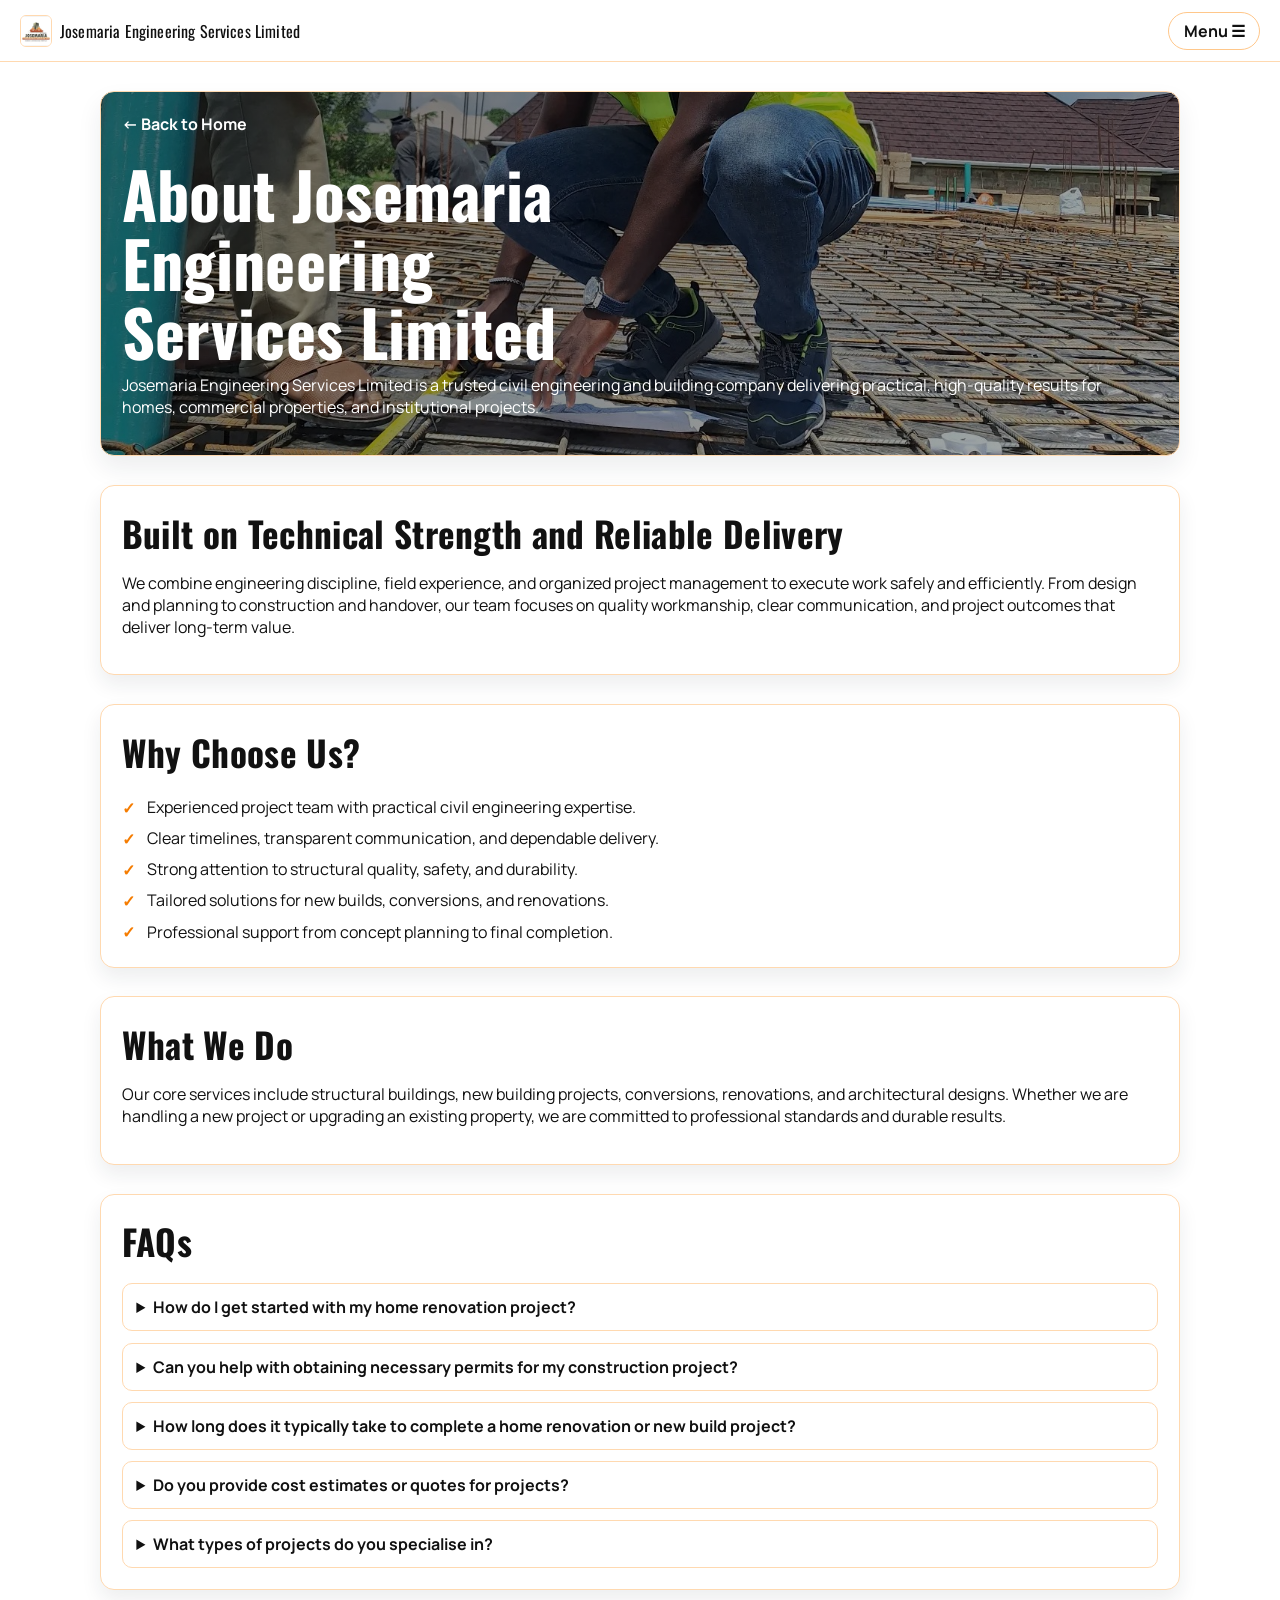
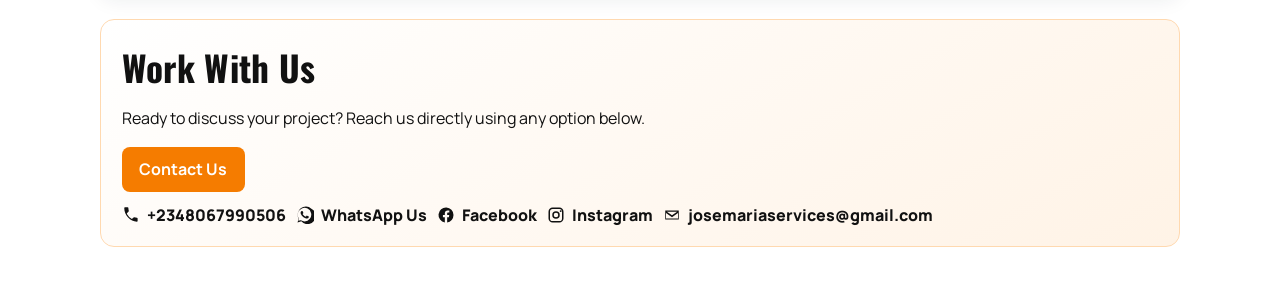
==== about.html @ 74c42b62 "Initial website build for Josemaria Engineering Services Limited" ====
<!doctype html>
<html lang="en">
  <head>
    <meta charset="UTF-8" />
    <meta name="viewport" content="width=device-width, initial-scale=1.0" />
    <title>About Us | Josemaria Engineering Services Limited</title>
    <meta
      name="description"
      content="Learn about Josemaria Engineering Services Limited, a trusted civil engineering company for structural buildings, new building projects, conversions, renovations, and architectural designs."
    />
    <link rel="preconnect" href="https://fonts.googleapis.com" />
    <link rel="preconnect" href="https://fonts.gstatic.com" crossorigin />
    <link
      href="https://fonts.googleapis.com/css2?family=Oswald:wght@400;500;700&family=Manrope:wght@400;500;700&display=swap"
      rel="stylesheet"
    />
    <link rel="stylesheet" href="styles.css" />
  </head>
  <body class="gallery-page about-page">
    <nav class="site-nav" aria-label="Primary navigation">
      <div class="nav-inner">
        <div class="nav-links">
          <details class="nav-menu">
            <summary class="nav-menu-btn" aria-label="Open menu">Menu &#9776;</summary>
            <div class="nav-menu-panel">
              <a href="index.html">Home</a>
              <a href="services.html">Services</a>
              <a href="career.html">Career</a>
              <a href="about.html">About Us</a>
              <a href="about.html#about-contact-panel">Contact</a>
            </div>
          </details>
        </div>
        <a class="nav-brand" href="index.html" aria-label="Josemaria Engineering Services Limited home">
          <img class="nav-logo" src="logo.png" alt="Josemaria Engineering Services Limited logo" />
          <span class="nav-company">Josemaria Engineering Services Limited</span>
        </a>
      </div>
    </nav>

    <main class="site-shell">
      <section class="about-hero-panel" aria-labelledby="about-title">
        <a class="back-link" href="index.html"><- Back to Home</a>
        <h1 id="about-title">About Josemaria Engineering Services Limited</h1>
        <p>
          Josemaria Engineering Services Limited is a trusted civil engineering and building company delivering
          practical, high-quality results for homes, commercial properties, and institutional projects.
        </p>
      </section>

      <section class="quote-section" aria-labelledby="about-overview-title">
        <h2 id="about-overview-title">Built on Technical Strength and Reliable Delivery</h2>
        <p>
          We combine engineering discipline, field experience, and organized project management to execute work safely
          and efficiently. From design and planning to construction and handover, our team focuses on quality
          workmanship, clear communication, and project outcomes that deliver long-term value.
        </p>
      </section>

      <section class="quote-section" aria-labelledby="about-why-title">
        <h2 id="about-why-title">Why Choose Us?</h2>
        <ul class="why-list">
          <li>Experienced project team with practical civil engineering expertise.</li>
          <li>Clear timelines, transparent communication, and dependable delivery.</li>
          <li>Strong attention to structural quality, safety, and durability.</li>
          <li>Tailored solutions for new builds, conversions, and renovations.</li>
          <li>Professional support from concept planning to final completion.</li>
        </ul>
      </section>

      <section class="quote-section" aria-labelledby="about-services-title">
        <h2 id="about-services-title">What We Do</h2>
        <p>
          Our core services include structural buildings, new building projects, conversions, renovations, and
          architectural designs. Whether we are handling a new project or upgrading an existing property, we are
          committed to professional standards and durable results.
        </p>
      </section>

      <section class="quote-section" aria-labelledby="faq-title">
        <h2 id="faq-title">FAQs</h2>

        <details class="faq-item">
          <summary>How do I get started with my home renovation project?</summary>
          <p>Contact us with your goals, budget, and timeline, and we will guide you through planning and next steps.</p>
        </details>

        <details class="faq-item">
          <summary>Can you help with obtaining necessary permits for my construction project?</summary>
          <p>Yes, we can guide and support the permit process to help ensure your project meets local requirements.</p>
        </details>

        <details class="faq-item">
          <summary>How long does it typically take to complete a home renovation or new build project?</summary>
          <p>Project duration depends on scope, but we provide a clear timeline after reviewing the full project details.</p>
        </details>

        <details class="faq-item">
          <summary>Do you provide cost estimates or quotes for projects?</summary>
          <p>Yes, we provide clear quotes based on your project scope, specifications, and site conditions.</p>
        </details>

        <details class="faq-item">
          <summary>What types of projects do you specialise in?</summary>
          <p>We specialize in structural buildings, new builds, conversions, renovations, and architectural design support.</p>
        </details>
      </section>

      <section class="contact about-contact-panel" id="about-contact-panel" aria-labelledby="about-contact-title">
        <h2 id="about-contact-title">Work With Us</h2>
        <p>Ready to discuss your project? Reach us directly using any option below.</p>
        <a class="cta" href="tel:+2348067990506">Contact Us</a>
        <div class="contact-options about-contact-options">
          <a class="contact-option-link" href="tel:+2348067990506">
            <svg class="contact-option-icon" viewBox="0 0 24 24" aria-hidden="true">
              <path d="M6.6 10.8a15.2 15.2 0 0 0 6.6 6.6l2.2-2.2a1 1 0 0 1 1-.24c1.08.36 2.22.54 3.42.54a1 1 0 0 1 1 1V20a1 1 0 0 1-1 1C11.3 21 3 12.7 3 2.8a1 1 0 0 1 1-1h3.5a1 1 0 0 1 1 1c0 1.2.18 2.34.54 3.42a1 1 0 0 1-.24 1l-2.2 2.58z"></path>
            </svg>
            +2348067990506
          </a>
          <a class="contact-option-link" href="https://wa.me/2348067990506" target="_blank" rel="noreferrer">
            <svg class="contact-option-icon" viewBox="0 0 24 24" aria-hidden="true">
              <path d="M20.5 3.5A11 11 0 0 0 3.56 17.06L2 22l5.06-1.52A11 11 0 1 0 20.5 3.5zm-8.95 17c-1.76 0-3.49-.47-5-1.36l-.36-.21-3 .9.9-2.93-.23-.38a9.01 9.01 0 1 1 7.69 3.98zm4.93-6.74c-.27-.14-1.57-.77-1.81-.86-.24-.09-.42-.14-.6.14s-.69.86-.85 1.04c-.16.18-.32.2-.6.07-.27-.14-1.13-.42-2.15-1.35-.8-.71-1.34-1.6-1.5-1.87-.16-.27-.02-.42.12-.56.13-.13.27-.32.4-.47.14-.16.18-.27.27-.45.09-.18.05-.34-.02-.47-.07-.14-.6-1.45-.83-1.98-.22-.54-.45-.46-.6-.47h-.51c-.18 0-.47.07-.72.34-.24.27-.95.93-.95 2.26s.98 2.62 1.11 2.81c.14.18 1.9 2.9 4.62 4.06.65.28 1.16.45 1.56.57.66.21 1.25.18 1.72.11.52-.08 1.57-.64 1.79-1.26.22-.63.22-1.16.16-1.27-.07-.11-.24-.18-.51-.32z"></path>
            </svg>
            WhatsApp Us
          </a>
          <a class="contact-option-link" href="https://www.facebook.com/josemariaservices" target="_blank" rel="noreferrer">
            <svg class="contact-option-icon" viewBox="0 0 24 24" aria-hidden="true">
              <path d="M22 12a10 10 0 1 0-11.56 9.88v-6.99H7.9V12h2.54V9.8c0-2.5 1.49-3.88 3.77-3.88 1.09 0 2.23.2 2.23.2v2.46h-1.26c-1.24 0-1.63.77-1.63 1.56V12h2.77l-.44 2.89h-2.33v6.99A10 10 0 0 0 22 12z"></path>
            </svg>
            Facebook
          </a>
          <a class="contact-option-link" href="https://www.instagram.com/_josemariaservices" target="_blank" rel="noreferrer">
            <svg class="contact-option-icon" viewBox="0 0 24 24" aria-hidden="true">
              <path d="M7.5 2h9A5.5 5.5 0 0 1 22 7.5v9a5.5 5.5 0 0 1-5.5 5.5h-9A5.5 5.5 0 0 1 2 16.5v-9A5.5 5.5 0 0 1 7.5 2zm0 2A3.5 3.5 0 0 0 4 7.5v9A3.5 3.5 0 0 0 7.5 20h9a3.5 3.5 0 0 0 3.5-3.5v-9A3.5 3.5 0 0 0 16.5 4h-9zm10.75 1.5a1.25 1.25 0 1 1 0 2.5 1.25 1.25 0 0 1 0-2.5zM12 7a5 5 0 1 1 0 10 5 5 0 0 1 0-10zm0 2a3 3 0 1 0 0 6 3 3 0 0 0 0-6z"></path>
            </svg>
            Instagram
          </a>
          <a class="contact-option-link" href="mailto:josemariaservices@gmail.com">
            <svg class="contact-option-icon" viewBox="0 0 24 24" aria-hidden="true">
              <path d="M3 6h18v12H3V6zm2.2 1.5L12 12.4l6.8-4.9H5.2zm14.8 9V9.2L12 14.9 4 9.2v7.3h16z"></path>
            </svg>
            josemariaservices@gmail.com
          </a>
        </div>
      </section>
    </main>
  </body>
</html>
---- styles.css ----
:root {
  --steel-900: #111111;
  --steel-800: #1b1b1b;
  --steel-700: #242424;
  --sand-100: #fff3e6;
  --sand-50: #ffffff;
  --accent: #f57c00;
  --accent-dark: #d86800;
  --text: #111111;
  --white: #ffffff;
}

* {
  box-sizing: border-box;
}

body {
  margin: 0;
  font-family: "Manrope", sans-serif;
  color: var(--text);
  background: #ffffff;
}

.site-nav {
  position: sticky;
  top: 0;
  z-index: 120;
  background: #ffffff;
  border-bottom: 1px solid #ffd9b0;
  padding: 0.72rem 1rem;
}

.nav-inner {
  width: min(1240px, 100%);
  margin: 0 auto;
  display: flex;
  flex-wrap: wrap;
  justify-content: space-between;
  align-items: center;
  gap: 0.8rem;
}

.nav-links {
  order: 2;
  margin-left: auto;
  position: relative;
}

.nav-menu {
  position: relative;
}

.nav-menu-btn {
  list-style: none;
  border: 1px solid #ffc78a;
  border-radius: 999px;
  padding: 0.45rem 0.9rem;
  font-weight: 700;
  color: #111111;
  background: #ffffff;
  cursor: pointer;
}

.nav-menu-btn:hover,
.nav-menu-btn:focus-visible {
  color: #d86800;
  border-color: #f57c00;
}

.nav-menu-btn::-webkit-details-marker {
  display: none;
}

.nav-menu-panel {
  position: absolute;
  right: 0;
  top: calc(100% + 0.45rem);
  min-width: 220px;
  background: #ffffff;
  border: 1px solid #ffd9b0;
  border-radius: 12px;
  box-shadow: 0 12px 24px rgba(17, 17, 17, 0.12);
  padding: 0.45rem;
}

.nav-menu-panel a {
  display: block;
  text-decoration: none;
  color: #111111;
  font-weight: 700;
  border-radius: 8px;
  padding: 0.5rem 0.6rem;
}

.nav-menu-panel a:hover,
.nav-menu-panel a:focus-visible {
  background: #fff3e6;
  color: #d86800;
}

.nav-brand {
  order: 1;
  margin-right: auto;
  display: inline-flex;
  align-items: center;
  gap: 0.5rem;
  text-decoration: none;
  color: #111111;
}

.nav-logo {
  width: 32px;
  height: 32px;
  border-radius: 6px;
  border: 1px solid #ffd9b0;
  object-fit: cover;
}

.nav-company {
  font-family: "Oswald", sans-serif;
  font-size: 1rem;
  letter-spacing: 0.01rem;
  line-height: 1;
}

.hero {
  background:
    linear-gradient(115deg, rgba(0, 0, 0, 0.62), rgba(0, 0, 0, 0.36)),
    url("header.png") center / cover no-repeat,
    linear-gradient(130deg, var(--steel-900), var(--steel-700));
  color: var(--white);
  padding: clamp(2rem, 5vw, 4.5rem) clamp(1rem, 4vw, 5rem);
  border-bottom: 6px solid var(--accent);
  animation: rise 700ms ease-out both;
}

.brand-bar {
  margin-bottom: 1rem;
}

.logo {
  width: clamp(88px, 12vw, 130px);
  height: auto;
  display: block;
  border-radius: 10px;
  border: 1px solid rgba(255, 255, 255, 0.25);
  background: rgba(255, 255, 255, 0.08);
}

.eyebrow {
  margin: 0;
  text-transform: uppercase;
  letter-spacing: 0.14rem;
  font-size: 0.76rem;
  color: #ffd9b0;
}

h1,
h2,
h3 {
  font-family: "Oswald", sans-serif;
  letter-spacing: 0.02rem;
  margin-top: 0;
}

h1 {
  margin: 0.65rem 0 0.9rem;
  font-size: clamp(2rem, 5vw, 4rem);
  line-height: 1.08;
  max-width: 14ch;
}

.hero-company {
  display: inline-flex;
  align-items: center;
  gap: 0.65rem;
  max-width: 100%;
}

.hero-company-logo {
  width: clamp(44px, 7vw, 64px);
  height: clamp(44px, 7vw, 64px);
  object-fit: cover;
  border-radius: 8px;
  border: 1px solid rgba(255, 217, 176, 0.7);
  flex: 0 0 auto;
}

.hero-company-text {
  display: inline-flex;
  flex-direction: column;
  line-height: 1;
  min-width: max-content;
}

.hero-company-main {
  font-size: clamp(2.2rem, 5.2vw, 4.2rem);
  line-height: 0.96;
  letter-spacing: 0.01rem;
}

.hero-company-sub {
  margin-top: 0.2rem;
  display: flex;
  justify-content: flex-start;
  gap: clamp(0.25rem, 0.8vw, 0.6rem);
  font-size: clamp(0.82rem, 1.7vw, 1.2rem);
  letter-spacing: 0.02rem;
  color: #ffffff;
}

.lead {
  margin: 0;
  max-width: 65ch;
  line-height: 1.7;
  color: #ffe9d1;
}

.cta {
  margin-top: 1.35rem;
  display: inline-block;
  text-decoration: none;
  color: var(--white);
  background: var(--accent);
  padding: 0.72rem 1.1rem;
  border-radius: 8px;
  font-weight: 700;
  transition: background-color 180ms ease, transform 180ms ease;
}

.cta:hover,
.cta:focus-visible {
  background: var(--accent-dark);
  transform: translateY(-2px);
}

.quote-hero {
  margin-top: 0.8rem;
  margin-left: 0.8rem;
  display: inline-block;
  text-decoration: none;
  color: #ffffff;
  background: #f57c00;
  padding: 0.72rem 1.1rem;
  border-radius: 8px;
  font-weight: 700;
  transition: background-color 180ms ease, transform 180ms ease;
}

.quote-hero:hover,
.quote-hero:focus-visible {
  background: #d86800;
  transform: translateY(-2px);
}

.appointment-hero {
  margin-top: 0.8rem;
  margin-left: 0.8rem;
  display: inline-block;
  text-decoration: none;
  color: #ffffff;
  background: #f57c00;
  padding: 0.72rem 1.1rem;
  border-radius: 8px;
  font-weight: 700;
  transition: background-color 180ms ease, transform 180ms ease;
}

.appointment-hero:hover,
.appointment-hero:focus-visible {
  background: #d86800;
  transform: translateY(-2px);
}

.about-hero {
  margin-top: 0.8rem;
  margin-left: 0.8rem;
  display: inline-block;
  text-decoration: none;
  color: #ffffff;
  background: #f57c00;
  padding: 0.72rem 1.1rem;
  border-radius: 8px;
  font-weight: 700;
  transition: background-color 180ms ease, transform 180ms ease;
}

.about-hero:hover,
.about-hero:focus-visible {
  background: #d86800;
  transform: translateY(-2px);
}

.whatsapp-hero {
  margin-top: 0.8rem;
  margin-left: 0.8rem;
  display: inline-block;
  text-decoration: none;
  color: #ffffff;
  border: 1px solid rgba(233, 255, 231, 0.5);
  padding: 0.72rem 1.1rem;
  border-radius: 8px;
  font-weight: 700;
  transition: background-color 180ms ease, border-color 180ms ease, transform 180ms ease;
}

.whatsapp-hero:hover,
.whatsapp-hero:focus-visible {
  background: #f57c00;
  border-color: #f57c00;
  transform: translateY(-2px);
}

.site-shell {
  width: min(1080px, calc(100% - 2rem));
  margin: 1.8rem auto 3.2rem;
}

section + section {
  margin-top: 1.8rem;
}

h2 {
  font-size: clamp(1.6rem, 3vw, 2.2rem);
  margin-bottom: 1rem;
}

.grid {
  display: grid;
  grid-template-columns: repeat(3, minmax(0, 1fr));
  gap: 1rem;
}

.card {
  background: var(--white);
  border: 1px solid #ffd9b0;
  border-radius: 14px;
  padding: 1.1rem;
  box-shadow: 0 10px 20px rgba(27, 39, 51, 0.08);
  animation: rise 700ms ease-out both;
}

.service-art {
  width: 74px;
  height: 74px;
  border-radius: 12px;
  background: linear-gradient(150deg, #fff3e6, #ffe4c5);
  border: 1px solid #ffc78a;
  display: grid;
  place-items: center;
  margin-bottom: 0.7rem;
}

.service-art svg {
  width: 54px;
  height: 54px;
  fill: none;
  stroke: #111111;
  stroke-width: 2.5;
  stroke-linecap: round;
  stroke-linejoin: round;
}

.card h3 {
  font-size: 1.3rem;
  margin-bottom: 0.5rem;
}

.card p {
  margin: 0;
  line-height: 1.65;
}

.gallery-cover {
  display: block;
  width: min(640px, 100%);
  text-align: left;
  border: 1px solid #ffd9b0;
  padding: 0;
  border-radius: 14px;
  overflow: hidden;
  background: var(--white);
  cursor: pointer;
  box-shadow: 0 10px 20px rgba(27, 39, 51, 0.08);
  transition: transform 180ms ease, box-shadow 180ms ease;
  text-decoration: none;
  color: inherit;
}

.gallery-cover:hover,
.gallery-cover:focus-visible {
  transform: translateY(-2px);
  box-shadow: 0 14px 28px rgba(27, 39, 51, 0.14);
}

.gallery-cover-image {
  width: 100%;
  aspect-ratio: 4 / 3;
  object-fit: cover;
  display: block;
}

.gallery-cover-body {
  padding: 0.9rem 1rem 1rem;
}

.gallery-cover-body h3 {
  margin: 0;
  font-size: 1.25rem;
}

.gallery-cover-body p {
  margin: 0.5rem 0 0;
  color: #333333;
}

.gallery-count {
  margin-top: 0.55rem;
  display: inline-block;
  font-weight: 700;
  color: #111111;
}

.gallery-empty {
  color: #333333;
}

.gallery-page-head h1 {
  margin-bottom: 0.35rem;
}

.gallery-page-head p {
  margin-top: 0;
}

.back-link {
  display: inline-block;
  margin-bottom: 0.85rem;
  text-decoration: none;
  color: #111111;
  font-weight: 700;
}

.about-page .back-link {
  color: #ffffff;
}

.back-link:hover,
.back-link:focus-visible {
  text-decoration: underline;
}

.gallery-grid {
  display: grid;
  grid-template-columns: repeat(2, minmax(0, 1fr));
  gap: 1rem;
}

.project-card {
  background: var(--white);
  border: 1px solid #ffd9b0;
  border-radius: 14px;
  overflow: hidden;
  box-shadow: 0 10px 20px rgba(27, 39, 51, 0.08);
}

.project-thumb {
  width: 100%;
  aspect-ratio: 4 / 3;
  object-fit: cover;
  display: block;
}

.project-card h3 {
  margin: 0.9rem 1rem 1rem;
  font-size: 1.2rem;
}

.project-card-plain {
  padding: 0;
}

.about-page {
  background: #ffffff;
}

.about-hero-panel {
  padding: 1.3rem;
  border-radius: 14px;
  border: 1px solid #ffd9b0;
  background:
    linear-gradient(120deg, rgba(0, 0, 0, 0.56), rgba(0, 0, 0, 0.32)),
    url("aboutusheader.png") center / cover no-repeat,
    linear-gradient(145deg, #fffaf2, #f3e6d2);
  box-shadow: 0 12px 24px rgba(27, 39, 51, 0.08);
  color: #ffffff;
}

.about-hero-panel h1 {
  margin-bottom: 0.5rem;
}

.about-hero-panel p {
  margin-top: 0;
}

.why-list {
  margin: 0.3rem 0 0;
  padding-left: 0;
  list-style: none;
  line-height: 1.7;
}

.why-list li {
  position: relative;
  padding-left: 1.55rem;
}

.why-list li::before {
  content: "\2713";
  position: absolute;
  left: 0;
  top: 0.05rem;
  color: var(--accent);
  font-weight: 800;
}

.why-list li + li {
  margin-top: 0.25rem;
}

.faq-item {
  border: 1px solid #ffd9b0;
  border-radius: 10px;
  background: #ffffff;
  padding: 0.75rem 0.85rem;
}

.faq-item + .faq-item {
  margin-top: 0.7rem;
}

.faq-item summary {
  cursor: pointer;
  font-weight: 700;
}

.faq-item p {
  margin: 0.6rem 0 0;
  color: #333333;
}

.about-contact-panel .cta {
  margin-top: 0.1rem;
}

.about-contact-options {
  margin-top: 0.8rem;
}

.contact-option-link {
  display: inline-flex;
  align-items: center;
  gap: 0.42rem;
  text-decoration: none;
  color: #111111;
  font-weight: 800;
}

.contact-option-link:hover,
.contact-option-link:focus-visible {
  text-decoration: underline;
}

.contact-option-icon {
  width: 18px;
  height: 18px;
  fill: currentColor;
}

.quote-section {
  background: #ffffff;
  border: 1px solid #ffd9b0;
  border-radius: 14px;
  padding: 1.3rem;
  box-shadow: 0 10px 20px rgba(27, 39, 51, 0.08);
}

.quote-section p {
  margin-top: -0.2rem;
}

.quote-form {
  display: grid;
  gap: 0.6rem;
}

.quote-form label {
  font-weight: 700;
  font-size: 0.95rem;
}

.quote-form input,
.quote-form textarea {
  width: 100%;
  border: 1px solid #ffc78a;
  border-radius: 8px;
  padding: 0.72rem 0.8rem;
  font-family: "Manrope", sans-serif;
  font-size: 0.98rem;
}

.quote-form input:focus,
.quote-form textarea:focus {
  outline: none;
  border-color: #f57c00;
  box-shadow: 0 0 0 3px rgba(44, 138, 86, 0.18);
}

.quote-form button {
  margin-top: 0.45rem;
  border: 0;
  background: #f57c00;
  color: #ffffff;
  padding: 0.78rem 1rem;
  border-radius: 8px;
  font-weight: 700;
  font-family: "Manrope", sans-serif;
  cursor: pointer;
  transition: background-color 180ms ease, transform 180ms ease;
}

.quote-form button:hover,
.quote-form button:focus-visible {
  background: #d86800;
  transform: translateY(-1px);
}

.quote-form button:disabled {
  opacity: 0.65;
  cursor: not-allowed;
}

.appointment-section {
  background: #ffffff;
  border: 1px solid #ffd9b0;
  border-radius: 14px;
  padding: 1.3rem;
  box-shadow: 0 10px 20px rgba(27, 39, 51, 0.08);
}

.appointment-section p {
  margin-top: -0.2rem;
}

.appointment-form {
  display: grid;
  gap: 0.6rem;
}

.appointment-form label {
  font-weight: 700;
  font-size: 0.95rem;
}

.appointment-form input,
.appointment-form textarea {
  width: 100%;
  border: 1px solid #ffc78a;
  border-radius: 8px;
  padding: 0.72rem 0.8rem;
  font-family: "Manrope", sans-serif;
  font-size: 0.98rem;
}

.appointment-form input:focus,
.appointment-form textarea:focus {
  outline: none;
  border-color: #f57c00;
  box-shadow: 0 0 0 3px rgba(61, 111, 179, 0.18);
}

.appointment-form button {
  margin-top: 0.45rem;
  border: 0;
  background: #f57c00;
  color: #ffffff;
  padding: 0.78rem 1rem;
  border-radius: 8px;
  font-weight: 700;
  font-family: "Manrope", sans-serif;
  cursor: pointer;
  transition: background-color 180ms ease, transform 180ms ease;
}

.appointment-form button:hover,
.appointment-form button:focus-visible {
  background: #d86800;
  transform: translateY(-1px);
}

.appointment-form button:disabled {
  opacity: 0.65;
  cursor: not-allowed;
}

.recaptcha-wrap {
  margin-top: 0.35rem;
}

.contact {
  background: linear-gradient(150deg, #ffffff, #fff3e6);
  border: 1px solid #ffd9b0;
  border-radius: 14px;
  padding: 1.3rem;
}

.contact p {
  margin-top: -0.1rem;
}

.contact-link {
  color: var(--accent-dark);
  font-weight: 800;
  text-decoration: none;
  font-size: 1.1rem;
}

.contact-link:hover,
.contact-link:focus-visible {
  text-decoration: underline;
}

.whatsapp-link {
  margin-left: 1rem;
  color: #f57c00;
  font-weight: 800;
  text-decoration: none;
}

.whatsapp-link:hover,
.whatsapp-link:focus-visible {
  text-decoration: underline;
}

.email-link {
  margin-left: 1rem;
  color: #111111;
  font-weight: 800;
  text-decoration: none;
  display: inline-flex;
  align-items: center;
  gap: 0.35rem;
}

.email-link:hover,
.email-link:focus-visible {
  text-decoration: underline;
}

.email-icon {
  width: 20px;
  height: 20px;
  fill: currentColor;
}

.contact-dropdown {
  margin-top: 0.35rem;
}

.contact-dropdown summary {
  cursor: pointer;
  list-style: none;
}

.contact-dropdown summary::-webkit-details-marker {
  display: none;
}

.contact-options {
  display: flex;
  flex-wrap: wrap;
  gap: 0.65rem;
  margin-top: 0.75rem;
  align-items: center;
}

.contact-options.straight-line {
  flex-wrap: nowrap;
}

.whatsapp-float {
  position: fixed;
  right: 1rem;
  bottom: 1rem;
  z-index: 50;
  text-decoration: none;
  background: #f57c00;
  color: #ffffff;
  font-weight: 800;
  padding: 0.7rem 1rem;
  border-radius: 999px;
  box-shadow: 0 10px 20px rgba(31, 141, 77, 0.35);
  transition: transform 180ms ease, background-color 180ms ease;
}

.whatsapp-float:hover,
.whatsapp-float:focus-visible {
  transform: translateY(-2px);
  background: #d86800;
}

@keyframes rise {
  from {
    opacity: 0;
    transform: translateY(10px);
  }
  to {
    opacity: 1;
    transform: translateY(0);
  }
}

@media (max-width: 900px) {
  .grid {
    grid-template-columns: 1fr 1fr;
  }

  .gallery-grid {
    grid-template-columns: 1fr;
  }
}

@media (max-width: 640px) {
  .site-nav {
    padding: 0.6rem 0.7rem;
  }

  .nav-inner {
    justify-content: space-between;
    gap: 0.55rem;
  }

  .nav-company {
    font-size: 0.84rem;
  }

  .nav-menu-panel {
    min-width: 200px;
  }

  .grid {
    grid-template-columns: 1fr;
  }

  .site-shell {
    width: min(1080px, calc(100% - 1.2rem));
  }

  .whatsapp-hero {
    margin-left: 0;
  }

  .quote-hero {
    margin-left: 0;
  }

  .appointment-hero {
    margin-left: 0;
  }

  .about-hero {
    margin-left: 0;
  }

  .whatsapp-link {
    display: inline-block;
    margin-left: 0;
    margin-top: 0.65rem;
  }

  .email-link {
    display: inline-flex;
    margin-left: 0;
    margin-top: 0.65rem;
  }
}
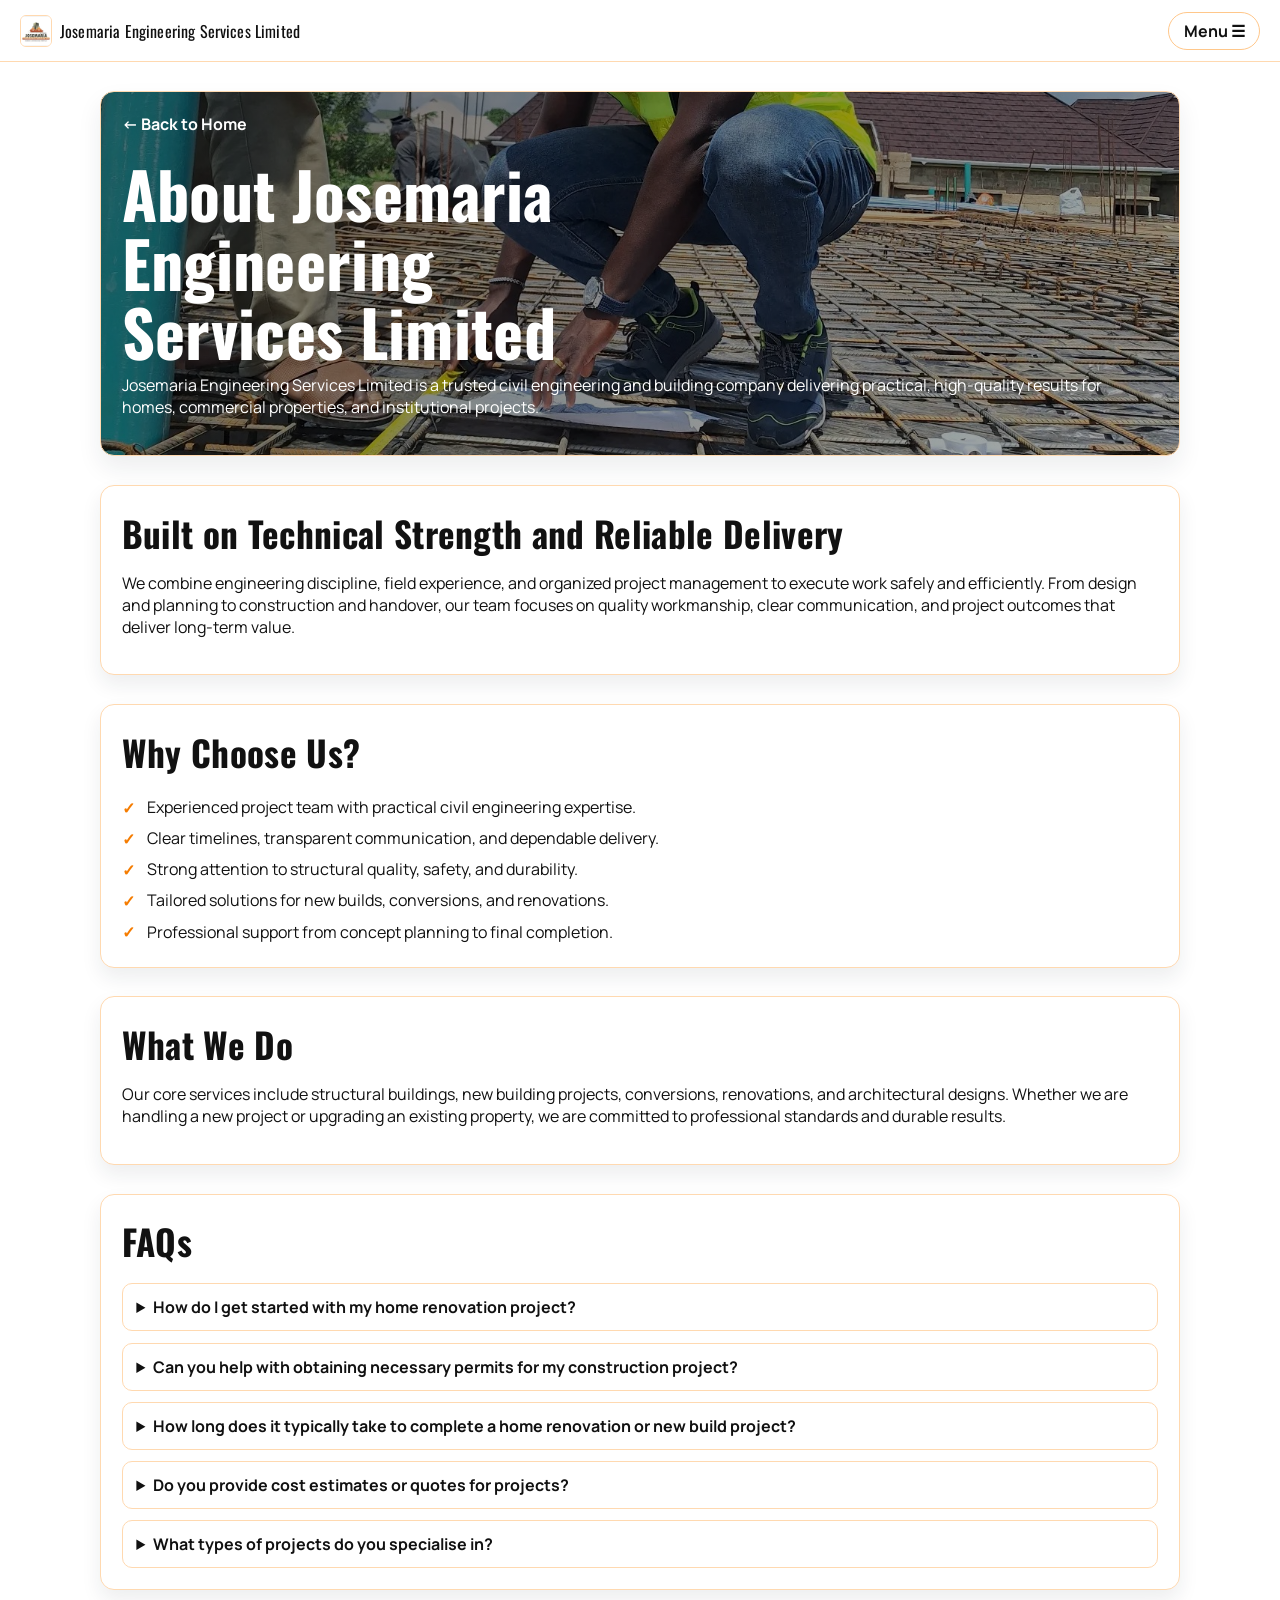
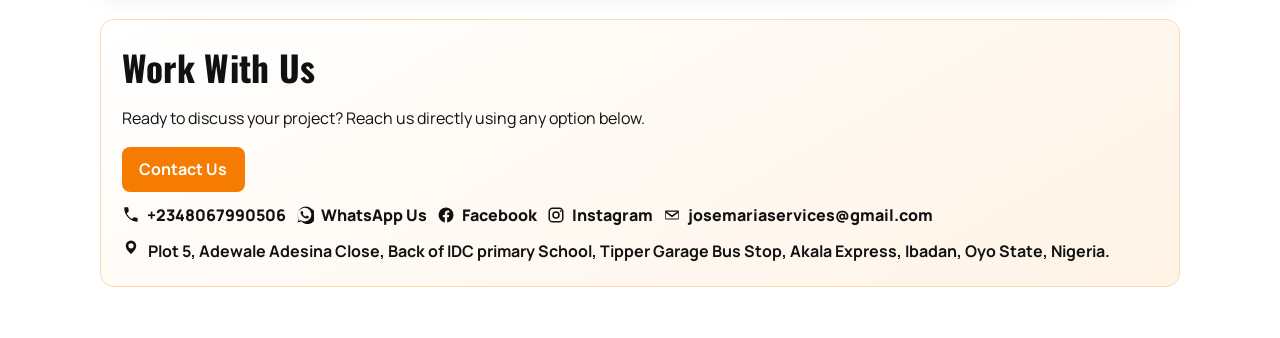
==== commit e9a1d116: "Add address to Work With Us section" ====
--- a/about.html
+++ b/about.html
@@ -142,6 +142,15 @@
             josemariaservices@gmail.com
           </a>
         </div>
+        <div class="contact-address">
+          <svg class="contact-option-icon" viewBox="0 0 24 24" aria-hidden="true">
+            <path d="M12 2a7 7 0 0 1 7 7c0 4.1-3.3 7.3-6.2 10.4l-.8.9-.8-.9C8.3 16.3 5 13.1 5 9a7 7 0 0 1 7-7zm0 3.5a3.5 3.5 0 1 0 0 7 3.5 3.5 0 0 0 0-7z"></path>
+          </svg>
+          <address>
+            Plot 5, Adewale Adesina Close, Back of IDC primary School, Tipper Garage Bus Stop, Akala Express,
+            Ibadan, Oyo State, Nigeria.
+          </address>
+        </div>
       </section>
     </main>
   </body>
--- a/styles.css
+++ b/styles.css
@@ -789,6 +789,20 @@
   flex-wrap: nowrap;
 }
 
+.contact-address {
+  margin-top: 0.85rem;
+  display: flex;
+  gap: 0.5rem;
+  align-items: flex-start;
+  font-weight: 700;
+}
+
+.contact-address address {
+  margin: 0;
+  font-style: normal;
+  line-height: 1.6;
+}
+
 .whatsapp-float {
   position: fixed;
   right: 1rem;
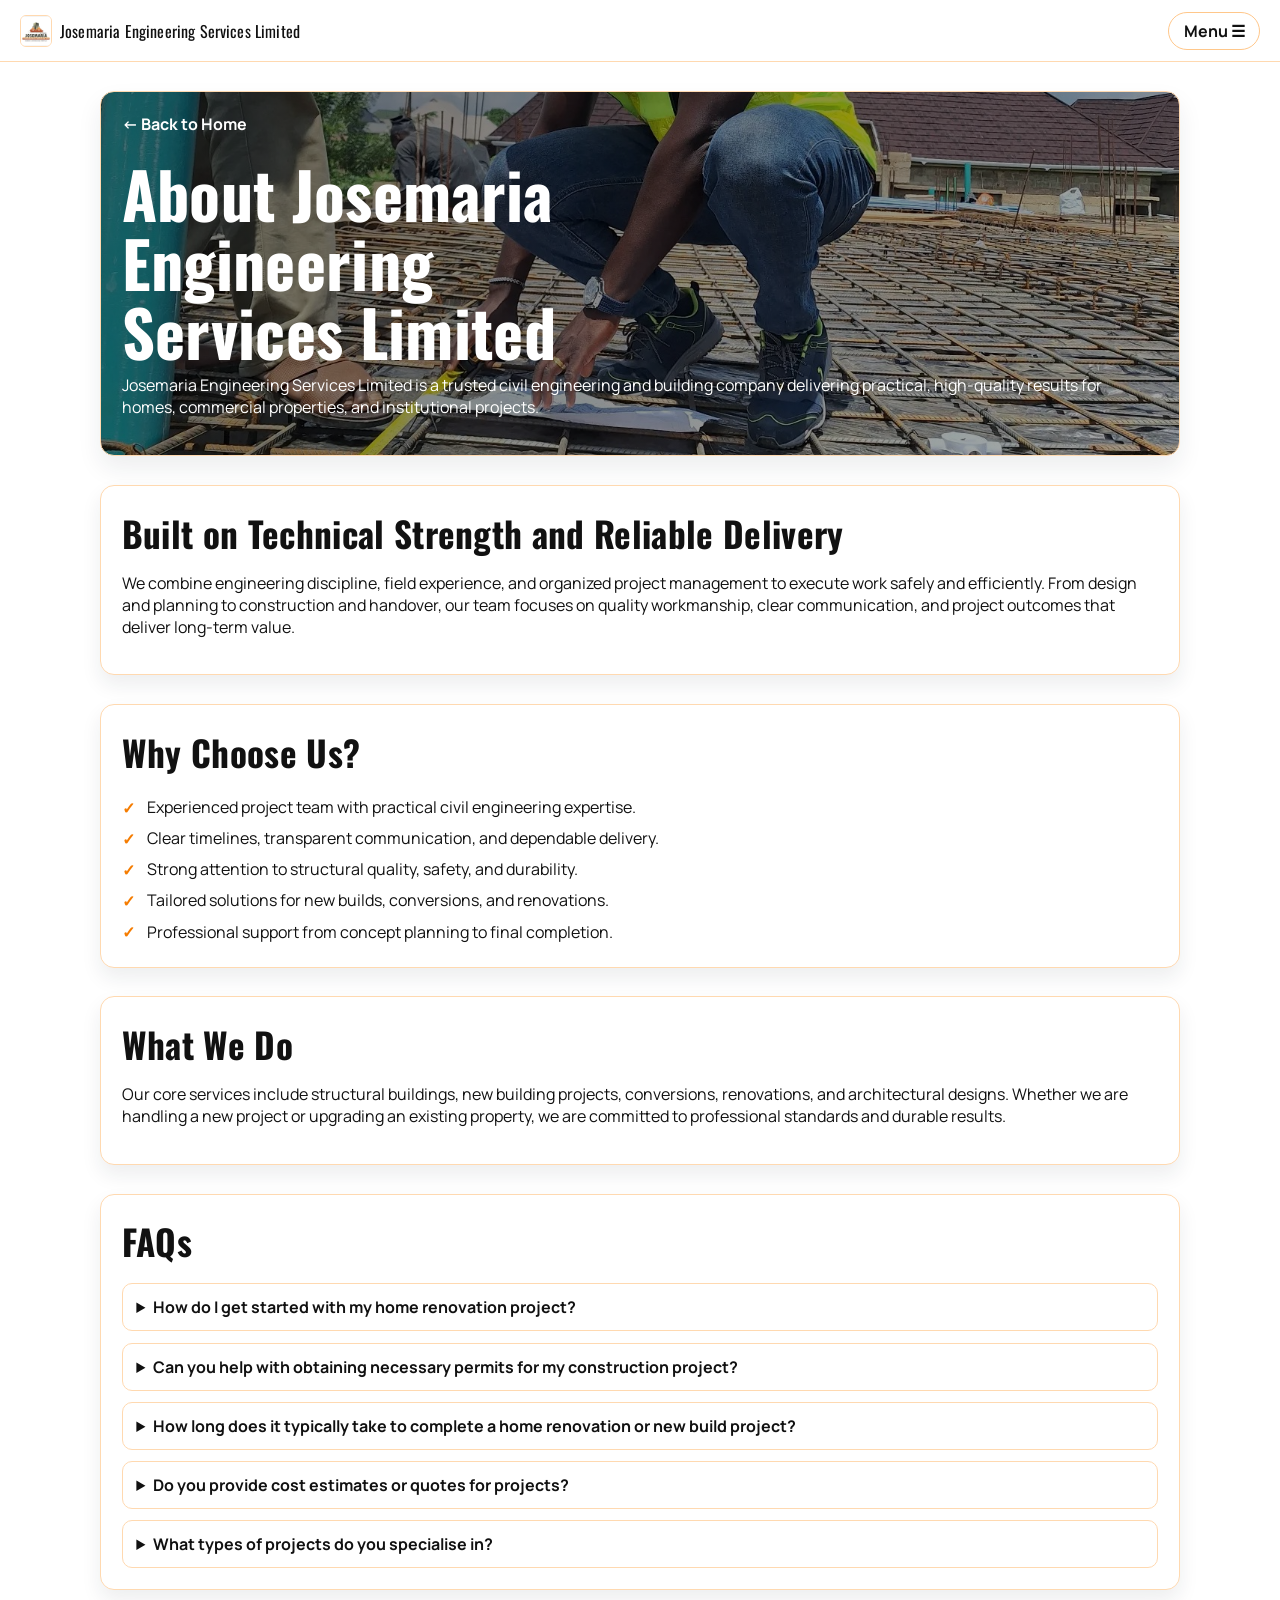
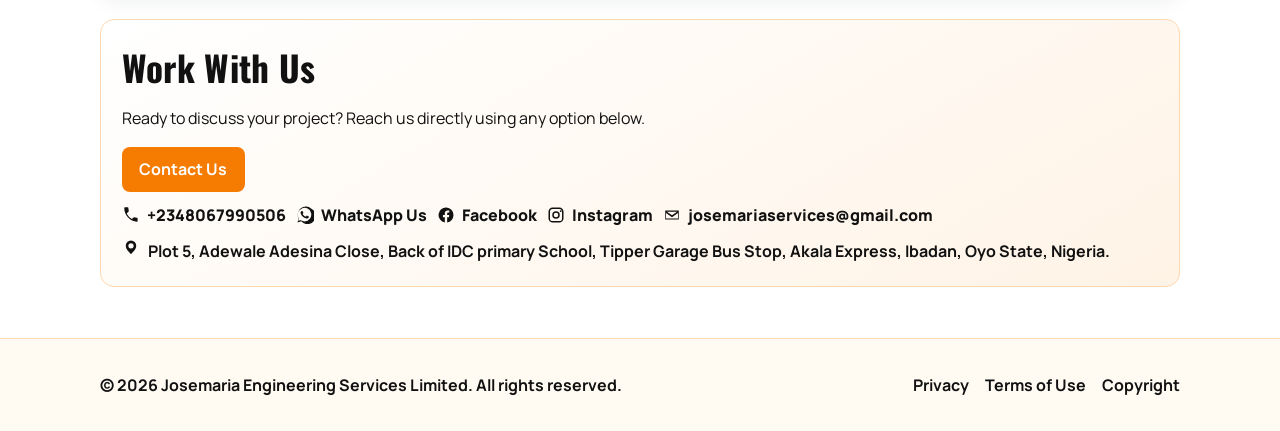
==== commit 9bc403d7: "Add legal pages and footer links" ====
--- a/about.html
+++ b/about.html
@@ -27,7 +27,7 @@
               <a href="services.html">Services</a>
               <a href="career.html">Career</a>
               <a href="about.html">About Us</a>
-              <a href="about.html#about-contact-panel">Contact</a>
+              <a href="contact.html">Contact</a>
             </div>
           </details>
         </div>
@@ -153,5 +153,20 @@
         </div>
       </section>
     </main>
+
+    <footer class="site-footer">
+      <div class="footer-inner">
+        <p>&copy; <span id="footer-year"></span> Josemaria Engineering Services Limited. All rights reserved.</p>
+        <nav class="footer-links" aria-label="Legal">
+          <a href="privacy.html">Privacy</a>
+          <a href="terms.html">Terms of Use</a>
+          <a href="copyright.html">Copyright</a>
+        </nav>
+      </div>
+    </footer>
+
+    <script>
+      document.getElementById("footer-year").textContent = new Date().getFullYear();
+    </script>
   </body>
 </html>
--- a/styles.css
+++ b/styles.css
@@ -744,13 +744,12 @@
 }
 
 .email-link {
-  margin-left: 1rem;
   color: #111111;
   font-weight: 800;
   text-decoration: none;
   display: inline-flex;
   align-items: center;
-  gap: 0.35rem;
+  gap: 0.42rem;
 }
 
 .email-link:hover,
@@ -786,6 +785,12 @@
 }
 
 .contact-options.straight-line {
+  flex-wrap: nowrap;
+}
+
+.contact-options-column {
+  flex-direction: column;
+  align-items: flex-start;
   flex-wrap: nowrap;
 }
 
@@ -824,6 +829,41 @@
   background: #d86800;
 }
 
+.site-footer {
+  margin-top: 2.5rem;
+  border-top: 1px solid #ffd9b0;
+  background: #fffaf2;
+}
+
+.footer-inner {
+  width: min(1080px, calc(100% - 2rem));
+  margin: 0 auto;
+  padding: 1.2rem 0;
+  display: flex;
+  flex-wrap: wrap;
+  gap: 0.75rem;
+  align-items: center;
+  justify-content: space-between;
+  font-weight: 700;
+}
+
+.footer-links {
+  display: inline-flex;
+  gap: 1rem;
+  flex-wrap: wrap;
+}
+
+.footer-links a {
+  color: #111111;
+  text-decoration: none;
+}
+
+.footer-links a:hover,
+.footer-links a:focus-visible {
+  text-decoration: underline;
+  color: #d86800;
+}
+
 @keyframes rise {
   from {
     opacity: 0;
@@ -898,4 +938,8 @@
     margin-left: 0;
     margin-top: 0.65rem;
   }
-}
+
+  .footer-inner {
+    width: min(1080px, calc(100% - 1.2rem));
+  }
+}
